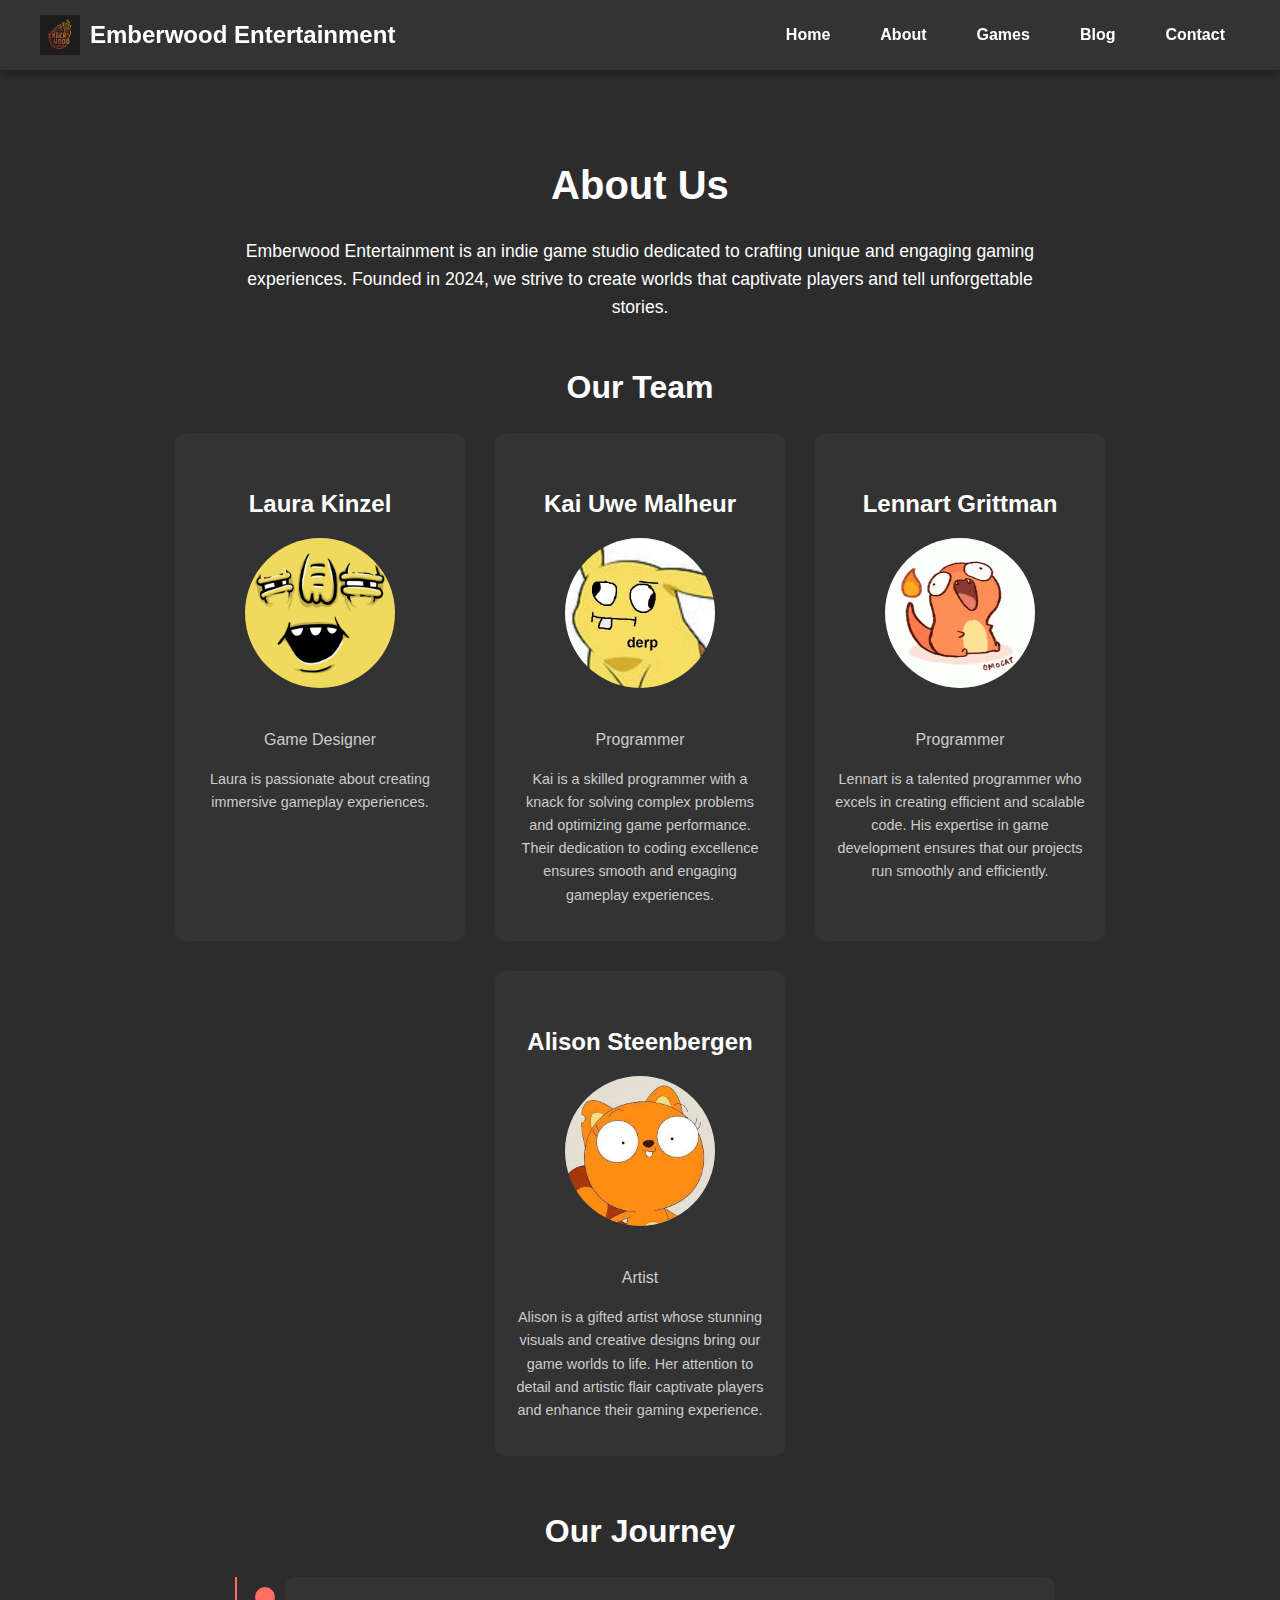
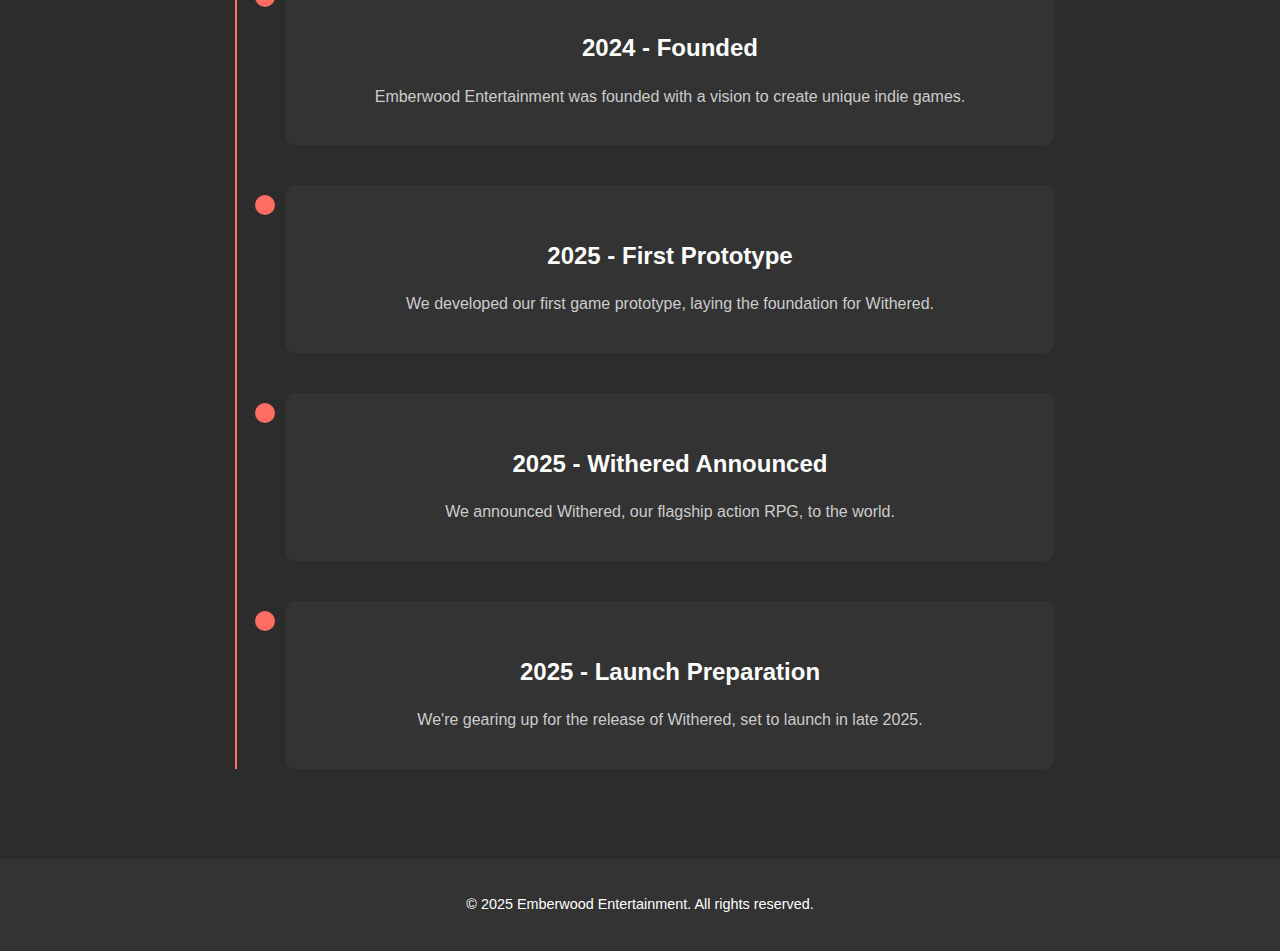
==== about.html @ 524be6b5 "Inital Püsh" ====
<!DOCTYPE html>
<html lang="en">
<head>
    <meta charset="UTF-8">
    <meta name="viewport" content="width=device-width, initial-scale=1.0">
    <title>About - Emberwood Entertainment</title>
    <link rel="stylesheet" href="css/styles.css">
</head>
<body>
    <header>
        <nav>
            <div class="logo">
                <img src="assets/Logo.jpeg" alt="Emberwood Entertainment Logo">
                <span class="studio-name">Emberwood Entertainment</span>
            </div>
            <div class="hamburger" id="hamburger">
                <span></span>
                <span></span>
                <span></span>
            </div>
            <ul class="nav-links" id="nav-links">
                <li><a href="index.html">Home</a></li>
                <li><a href="about.html">About</a></li>
                <li><a href="games.html">Games</a></li>
                <li><a href="blog.html">Blog</a></li>
                <li><a href="contact.html">Contact</a></li>
            </ul>
        </nav>
    </header>

    <section id="about" class="about">
        <h2>About Us</h2>
        <div class="studio-intro">
            <p>Emberwood Entertainment is an indie game studio dedicated to crafting unique and engaging gaming experiences. Founded in 2024, we strive to create worlds that captivate players and tell unforgettable stories.</p>
        </div>

        <!-- Team Section -->
        <div class="team-section">
            <h3>Our Team</h3>
            <div class="team-members">
                <div class="member">
                    <h4>Laura Kinzel</h4>
                    <img src="assets/Member1.png" alt="Laura Kinzel">
                    <p>Game Designer</p>
                    <p class="bio">Laura is passionate about creating immersive gameplay experiences.</p>
                </div>
                <div class="member">
                    <h4>Kai Uwe Malheur</h4>
                    <img src="assets/Member2.jpg" alt="Kai Uwe Malheur">
                    <p>Programmer</p>
                    <p class="bio">Kai is a skilled programmer with a knack for solving complex problems and optimizing game performance. Their dedication to coding excellence ensures smooth and engaging gameplay experiences.</p>
                </div>
                <div class="member">
                    <h4>Lennart Grittman</h4>
                    <img src="assets/Team3.jpg" alt="Lennart Grittman">
                    <p>Programmer</p>
                    <p class="bio">Lennart is a talented programmer who excels in creating efficient and scalable code. His expertise in game development ensures that our projects run smoothly and efficiently.</p>
                </div>
                <div class="member">
                    <h4>Alison Steenbergen</h4>
                    <img src="assets/Team4.jpeg" alt="Alison Steenbergen">
                    <p>Artist</p>
                    <p class="bio">Alison is a gifted artist whose stunning visuals and creative designs bring our game worlds to life. Her attention to detail and artistic flair captivate players and enhance their gaming experience.</p>
                </div>
            </div>
        </div>

        <!-- Studio Timeline -->
        <div class="timeline-section">
            <h3>Our Journey</h3>
            <div class="timeline">
                <div class="timeline-item">
                    <div class="timeline-content">
                        <h4>2024 - Founded</h4>
                        <p>Emberwood Entertainment was founded with a vision to create unique indie games.</p>
                    </div>
                </div>
                <div class="timeline-item">
                    <div class="timeline-content">
                        <h4>2025 - First Prototype</h4>
                        <p>We developed our first game prototype, laying the foundation for Withered.</p>
                    </div>
                </div>
                <div class="timeline-item">
                    <div class="timeline-content">
                        <h4>2025 - Withered Announced</h4>
                        <p>We announced Withered, our flagship action RPG, to the world.</p>
                    </div>
                </div>
                <div class="timeline-item">
                    <div class="timeline-content">
                        <h4>2025 - Launch Preparation</h4>
                        <p>We're gearing up for the release of Withered, set to launch in late 2025.</p>
                    </div>
                </div>
            </div>
        </div>
    </section>

    <footer>
        <p>&copy; 2025 Emberwood Entertainment. All rights reserved.</p>
    </footer>

    <script src="js/scripts.js"></script>
</body>
</html>
---- css/styles.css ----
/* General Styles */
body {
    font-family: Arial, sans-serif;
    margin: 0;
    padding: 0;
    background-color: #1e1e1e;
    color: #ffffff;
    line-height: 1.6;
}

/* Navigation Bar */
header {
    background-color: #333;
    padding: 15px 0;
    position: sticky;
    top: 0;
    z-index: 1000;
    box-shadow: 0 4px 10px rgba(0, 0, 0, 0.3);
}

nav {
    display: flex;
    justify-content: space-between;
    align-items: center;
    max-width: 1200px;
    margin: 0 auto;
    padding: 0 20px;
}

nav .logo {
    display: flex;
    align-items: center;
    gap: 10px;
}

nav .logo img {
    height: 40px;
}

nav .studio-name {
    font-size: 1.5rem;
    font-weight: bold;
    color: #ffffff;
}

nav ul {
    list-style: none;
    padding: 0;
    margin: 0;
    display: flex;
    gap: 20px;
}

nav ul li {
    position: relative;
}

nav ul li a {
    color: #ffffff;
    text-decoration: none;
    font-weight: bold;
    padding: 10px 15px;
    border-radius: 5px;
    transition: background-color 0.3s ease, color 0.3s ease;
}

nav ul li a:hover {
    background-color: #ff6f61;
    color: #ffffff;
}

nav ul li a::after {
    content: '';
    position: absolute;
    bottom: -5px;
    left: 0;
    width: 100%;
    height: 2px;
    background-color: #ff6f61;
    transform: scaleX(0);
    transition: transform 0.3s ease;
}

nav ul li a:hover::after {
    transform: scaleX(1);
}

.hamburger {
    display: none;
    flex-direction: column;
    cursor: pointer;
}

.hamburger span {
    width: 25px;
    height: 3px;
    background: #ffffff;
    margin: 4px 0;
    transition: transform 0.3s ease, opacity 0.3s ease;
}

/* Responsive Navigation */
@media (max-width: 768px) {
    .hamburger {
        display: flex;
    }

    .nav-links {
        display: none;
        flex-direction: column;
        position: absolute;
        top: 70px;
        right: 20px;
        background-color: #333;
        padding: 20px;
        border-radius: 10px;
        box-shadow: 0 4px 10px rgba(0, 0, 0, 0.3);
    }

    .nav-links.active {
        display: flex;
    }

    .nav-links li {
        margin: 10px 0;
    }

    .hamburger.active span:nth-child(1) {
        transform: rotate(45deg) translate(5px, 5px);
    }

    .hamburger.active span:nth-child(2) {
        opacity: 0;
    }

    .hamburger.active span:nth-child(3) {
        transform: rotate(-45deg) translate(5px, -5px);
    }
}
/* Home Section */
.hero {
    position: relative;
    background: #3e2723; /* Brownish background */
    height: 100vh;
    display: flex;
    flex-direction: column;
    justify-content: center;
    align-items: center;
    text-align: center;
    color: #ffffff;
    overflow: hidden;
}

.fire-sparkles {
    position: absolute;
    top: 0;
    left: 0;
    width: 100%;
    height: 100%;
    background: radial-gradient(circle, transparent 10%, rgba(255, 111, 97, 0.1) 20%, transparent 30%);
    animation: sparkles 3s infinite linear;
    z-index: 0;
}

@keyframes sparkles {
    0% {
        transform: scale(1);
        opacity: 0.8;
    }
    50% {
        transform: scale(1.2);
        opacity: 1;
    }
    100% {
        transform: scale(1);
        opacity: 0.8;
    }
}

.hero h1, .hero p {
    position: relative;
    z-index: 1;
}

.emberwood-effect {
    animation: ember-glow 3s infinite alternate;
    text-shadow: 0 0 10px rgba(255, 111, 97, 0.8), 0 0 20px rgba(255, 111, 97, 0.8), 0 0 30px rgba(255, 111, 97, 0.8);
}

@keyframes ember-glow {
    0% {
        text-shadow: 0 0 10px rgba(255, 111, 97, 0.8), 0 0 20px rgba(255, 111, 97, 0.8), 0 0 30px rgba(255, 111, 97, 0.8);
    }
    100% {
        text-shadow: 0 0 20px rgba(255, 111, 97, 1), 0 0 40px rgba(255, 111, 97, 1), 0 0 60px rgba(255, 111, 97, 1);
    }
}

.hero .btn {
    background-color: #ff6f61;
    color: #ffffff;
    padding: 10px 20px;
    text-decoration: none;
    border-radius: 5px;
    font-weight: bold;
    margin-top: 20px;
    transition: background-color 0.3s ease;
    position: relative;
    z-index: 1;
}

.hero .btn:hover {
    background-color: #ff4a3d;
}

/* Footer */
footer {
    background-color: #333;
    padding: 20px 0;
    text-align: center;
    font-size: 0.9rem;
}
/* Contact Section */
.contact {
    padding: 50px 20px;
    text-align: center;
    background-color: #2c2c2c;
}

.contact h2 {
    font-size: 2.5rem;
    margin-bottom: 20px;
}

.contact-container {
    display: flex;
    flex-wrap: wrap;
    gap: 30px;
    max-width: 1200px;
    margin: 0 auto;
}

.contact-form, .contact-info, .contact-map {
    flex: 1;
    min-width: 300px;
}

.contact-form {
    background-color: #333;
    padding: 20px;
    border-radius: 10px;
}

.contact-form .form-group {
    margin-bottom: 20px;
}

.contact-form label {
    display: block;
    margin-bottom: 5px;
    font-weight: bold;
}

.contact-form input, .contact-form textarea {
    width: 100%;
    padding: 10px;
    border: 1px solid #555;
    border-radius: 5px;
    background-color: #444;
    color: #ffffff;
}

.contact-form textarea {
    resize: vertical;
}

.contact-form button {
    background-color: #ff6f61;
    color: #ffffff;
    padding: 10px 20px;
    border: none;
    border-radius: 5px;
    font-weight: bold;
    cursor: pointer;
    transition: background-color 0.3s ease;
}

.contact-form button:hover {
    background-color: #ff4a3d;
}

.contact-info {
    background-color: #333;
    padding: 20px;
    border-radius: 10px;
    text-align: left;
}

.contact-info h3 {
    font-size: 1.5rem;
    margin-bottom: 20px;
}

.contact-info ul {
    list-style: none;
    padding: 0;
}

.contact-info ul li {
    display: flex;
    align-items: center;
    margin-bottom: 15px;
}

.contact-info ul li img {
    width: 24px;
    margin-right: 10px;
}

.contact-info .social-media {
    display: flex;
    gap: 15px;
    margin-top: 20px;
}

.contact-info .social-media img {
    width: 32px;
    transition: transform 0.3s ease;
}

.contact-info .social-media img:hover {
    transform: scale(1.2);
}

.contact-map {
    background-color: #333;
    padding: 20px;
    border-radius: 10px;
}

.contact-map iframe {
    border: none;
    border-radius: 5px;
}
/* Games Section */
.games {
    padding: 50px 20px;
    text-align: center;
    background-color: #1e1e1e;
}

.games h2 {
    font-size: 2.5rem;
    margin-bottom: 20px;
}

.game-showcase {
    max-width: 1200px;
    margin: 0 auto;
}

.game-overview {
    background-color: #333;
    padding: 20px;
    border-radius: 10px;
    margin-bottom: 30px;
}

.game-overview .game-poster {
    width: 100%;
    max-width: 600px;
    border-radius: 10px;
    margin-bottom: 20px;
}

.game-overview h3 {
    font-size: 2rem;
    margin-bottom: 10px;
}

.game-overview .game-description {
    font-size: 1.1rem;
    margin-bottom: 20px;
}

.game-overview .btn {
    background-color: #ff6f61;
    color: #ffffff;
    padding: 10px 20px;
    text-decoration: none;
    border-radius: 5px;
    font-weight: bold;
    transition: background-color 0.3s ease;
}

.game-overview .btn:hover {
    background-color: #ff4a3d;
}

.game-features {
    display: flex;
    justify-content: space-around;
    flex-wrap: wrap;
    gap: 20px;
    margin-bottom: 30px;
}

.game-features .feature {
    background-color: #333;
    padding: 20px;
    border-radius: 10px;
    width: 300px;
    text-align: center;
}

.game-features .feature img {
    width: 64px;
    margin-bottom: 15px;
}

.game-features .feature h4 {
    font-size: 1.5rem;
    margin-bottom: 10px;
}

.game-features .feature p {
    font-size: 1rem;
    color: #ccc;
}

.game-screenshots {
    background-color: #333;
    padding: 20px;
    border-radius: 10px;
}

.game-screenshots h3 {
    font-size: 2rem;
    margin-bottom: 20px;
}

.screenshot-grid {
    display: grid;
    grid-template-columns: repeat(auto-fit, minmax(250px, 1fr));
    gap: 20px;
}

.screenshot-grid img {
    width: 100%;
    border-radius: 10px;
    transition: transform 0.3s ease;
}

.screenshot-grid img:hover {
    transform: scale(1.05);
}
/* Blog Section */
.blog {
    padding: 50px 20px;
    text-align: center;
    background-color: #1e1e1e;
}

.blog h2 {
    font-size: 2.5rem;
    margin-bottom: 20px;
}

.blog-container {
    display: flex;
    flex-wrap: wrap;
    gap: 30px;
    max-width: 1200px;
    margin: 0 auto;
}

.featured-post {
    background-color: #333;
    border-radius: 10px;
    overflow: hidden;
    width: 100%;
    display: flex;
    align-items: center;
    margin-bottom: 30px;
}

.featured-post img {
    width: 50%;
    height: auto;
}

.featured-content {
    padding: 20px;
    text-align: left;
}

.featured-content h3 {
    font-size: 2rem;
    margin-bottom: 10px;
}

.featured-content p {
    font-size: 1.1rem;
    margin-bottom: 20px;
}

.featured-content .btn {
    background-color: #ff6f61;
    color: #ffffff;
    padding: 10px 20px;
    text-decoration: none;
    border-radius: 5px;
    font-weight: bold;
    transition: background-color 0.3s ease;
}

.featured-content .btn:hover {
    background-color: #ff4a3d;
}

.blog-posts {
    flex: 2;
    display: grid;
    grid-template-columns: repeat(auto-fit, minmax(300px, 1fr));
    gap: 20px;
}

.post {
    background-color: #333;
    border-radius: 10px;
    overflow: hidden;
}

.post img {
    width: 100%;
    height: 200px;
    object-fit: cover;
}

.post-content {
    padding: 20px;
    text-align: left;
}

.post-content h3 {
    font-size: 1.5rem;
    margin-bottom: 10px;
}

.post-content p {
    font-size: 1rem;
    margin-bottom: 20px;
}

.post-content .read-more {
    color: #ff6f61;
    text-decoration: none;
    font-weight: bold;
}

.post-content .read-more:hover {
    text-decoration: underline;
}

.sidebar {
    flex: 1;
    background-color: #333;
    padding: 20px;
    border-radius: 10px;
}

.sidebar-section {
    margin-bottom: 30px;
}

.sidebar-section h3 {
    font-size: 1.5rem;
    margin-bottom: 15px;
}

.sidebar-section ul {
    list-style: none;
    padding: 0;
}

.sidebar-section ul li {
    margin-bottom: 10px;
}

.sidebar-section ul li a {
    color: #ffffff;
    text-decoration: none;
}

.sidebar-section ul li a:hover {
    color: #ff6f61;
}

.sidebar-section .social-media {
    display: flex;
    gap: 15px;
}

.sidebar-section .social-media img {
    width: 32px;
    transition: transform 0.3s ease;
}

.sidebar-section .social-media img:hover {
    transform: scale(1.2);
}
/* About Section */
.about {
    padding: 50px 20px;
    text-align: center;
    background-color: #2c2c2c;
}

.about h2 {
    font-size: 2.5rem;
    margin-bottom: 20px;
}

.studio-intro {
    max-width: 800px;
    margin: 0 auto 40px;
    font-size: 1.1rem;
    line-height: 1.6;
}

.team-section {
    margin-bottom: 50px;
}

.team-section h3 {
    font-size: 2rem;
    margin-bottom: 20px;
}

.team-members {
    display: flex;
    justify-content: center;
    flex-wrap: wrap;
    gap: 30px;
}

.member {
    background-color: #333;
    padding: 20px;
    border-radius: 10px;
    width: 250px;
    text-align: center;
    transition: transform 0.3s ease, box-shadow 0.3s ease;
}

.member:hover {
    transform: translateY(-10px);
    box-shadow: 0 10px 20px rgba(0, 0, 0, 0.3);
}

.member h4 {
    font-size: 1.5rem;
    margin-bottom: 15px;
}

.member img {
    width: 150px;
    height: 150px;
    border-radius: 50%;
    margin-bottom: 15px;
}

.member p {
    font-size: 1rem;
    color: #ccc;
}

.member .bio {
    font-size: 0.9rem;
    margin-top: 10px;
}

.timeline-section {
    margin-top: 50px;
}

.timeline-section h3 {
    font-size: 2rem;
    margin-bottom: 20px;
}

.timeline {
    position: relative;
    max-width: 800px;
    margin: 0 auto;
    padding-left: 30px;
}

.timeline::before {
    content: '';
    position: absolute;
    left: 10px;
    top: 0;
    width: 2px;
    height: 100%;
    background-color: #ff6f61;
}

.timeline-item {
    position: relative;
    margin-bottom: 40px;
    padding-left: 30px;
}

.timeline-item::before {
    content: '';
    position: absolute;
    left: 0;
    top: 10px;
    width: 20px;
    height: 20px;
    background-color: #ff6f61;
    border-radius: 50%;
    z-index: 1;
}

.timeline-content {
    background-color: #333;
    padding: 20px;
    border-radius: 10px;
    position: relative;
}

.timeline-content h4 {
    font-size: 1.5rem;
    margin-bottom: 10px;
}

.timeline-content p {
    font-size: 1rem;
    color: #ccc;
}
/* Hero Section */
.hero {
    position: relative;
    background: #3e2723; /* Brownish background */
    height: 100vh;
    display: flex;
    justify-content: center;
    align-items: center;
    text-align: center;
    color: #ffffff;
    overflow: hidden;
}

.hero-content {
    position: relative;
    z-index: 1;
}

.hero h1 {
    font-size: 3.5rem;
    margin-bottom: 20px;
}

.hero p {
    font-size: 1.5rem;
    margin-bottom: 30px;
}

.hero .btn {
    background-color: #ff6f61;
    color: #ffffff;
    padding: 15px 30px;
    text-decoration: none;
    border-radius: 5px;
    font-weight: bold;
    font-size: 1.2rem;
    transition: background-color 0.3s ease;
}

.hero .btn:hover {
    background-color: #ff4a3d;
}

.fire-sparkles {
    position: absolute;
    top: 0;
    left: 0;
    width: 100%;
    height: 100%;
    background: radial-gradient(circle, transparent 10%, rgba(255, 111, 97, 0.1) 20%, transparent 30%);
    animation: sparkles 3s infinite linear;
    z-index: 0;
}

@keyframes sparkles {
    0% {
        transform: scale(1);
        opacity: 0.8;
    }
    50% {
        transform: scale(1.2);
        opacity: 1;
    }
    100% {
        transform: scale(1);
        opacity: 0.8;
    }
}

/* Call-to-Action Section */
.cta {
    background-color: #2c2c2c;
    padding: 50px 20px;
    text-align: center;
}

.cta-content {
    max-width: 800px;
    margin: 0 auto;
}

.cta h2 {
    font-size: 2.5rem;
    margin-bottom: 20px;
}

.cta p {
    font-size: 1.2rem;
    margin-bottom: 30px;
}

.cta form {
    display: flex;
    justify-content: center;
    gap: 10px;
}

.cta input {
    padding: 10px;
    border: 1px solid #555;
    border-radius: 5px;
    background-color: #444;
    color: #ffffff;
    width: 300px;
}

.cta button {
    background-color: #ff6f61;
    color: #ffffff;
    padding: 10px 20px;
    border: none;
    border-radius: 5px;
    font-weight: bold;
    cursor: pointer;
    transition: background-color 0.3s ease;
}

.cta button:hover {
    background-color: #ff4a3d;
}

/* Featured Games Carousel */
.featured-games {
    padding: 50px 20px;
    text-align: center;
    background-color: #1e1e1e;
}

.featured-games h2 {
    font-size: 2.5rem;
    margin-bottom: 20px;
}

.carousel {
    display: flex;
    justify-content: center;
    gap: 20px;
    overflow-x: auto;
    padding: 20px 0;
}

.carousel-item {
    background-color: #333;
    border-radius: 10px;
    overflow: hidden;
    width: 300px;
    text-align: center;
    transition: transform 0.3s ease, box-shadow 0.3s ease;
}

.carousel-item:hover {
    transform: translateY(-10px);
    box-shadow: 0 10px 20px rgba(0, 0, 0, 0.3);
}

.carousel-item img {
    width: 100%;
    height: 200px;
    object-fit: cover;
}

.carousel-content {
    padding: 20px;
}

.carousel-content h3 {
    font-size: 1.5rem;
    margin-bottom: 10px;
}

.carousel-content p {
    font-size: 1rem;
    margin-bottom: 20px;
}

.carousel-content .btn {
    background-color: #ff6f61;
    color: #ffffff;
    padding: 10px 20px;
    text-decoration: none;
    border-radius: 5px;
    font-weight: bold;
    transition: background-color 0.3s ease;
}

.carousel-content .btn:hover {
    background-color: #ff4a3d;
}

@keyframes typing {
    from { width: 0; }
    to { width: 100%; }
}

.typing-animation {
    overflow: hidden;
    white-space: nowrap;
    animation: typing 3s steps(40, end);
}
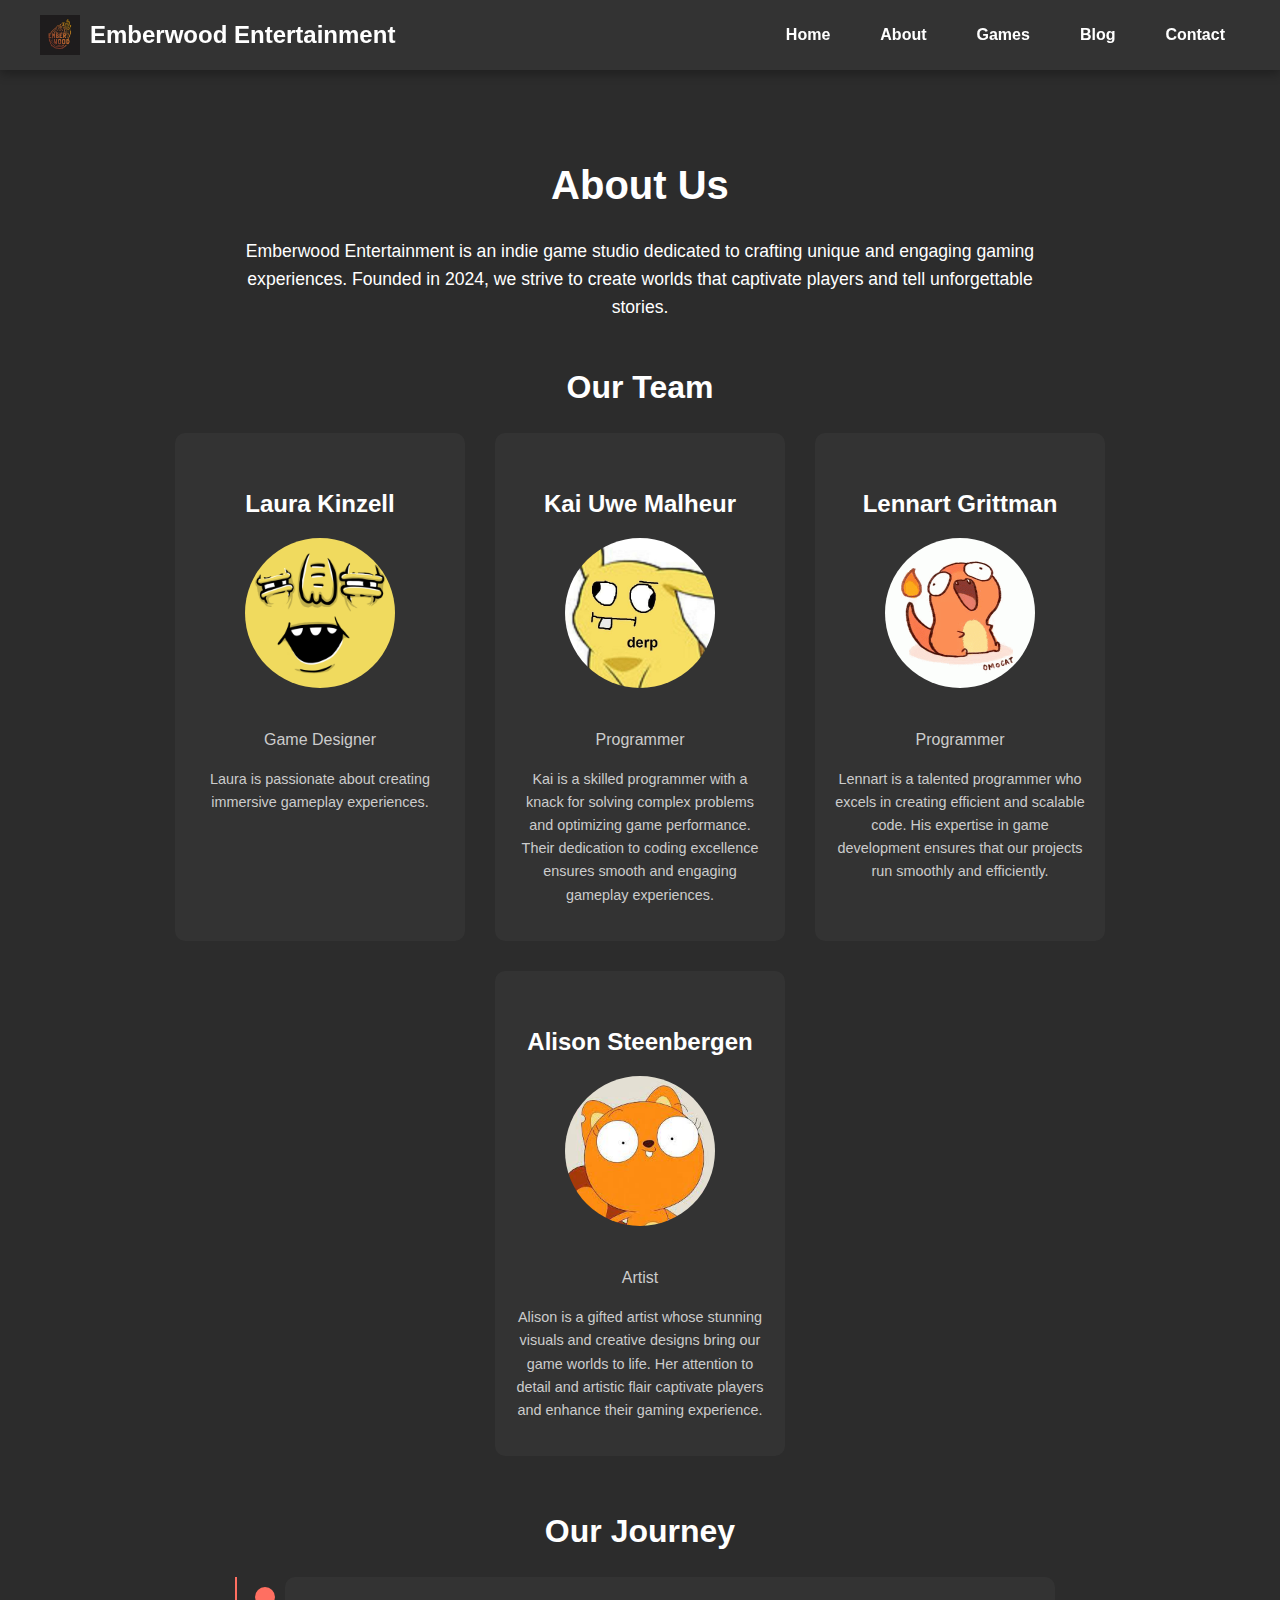
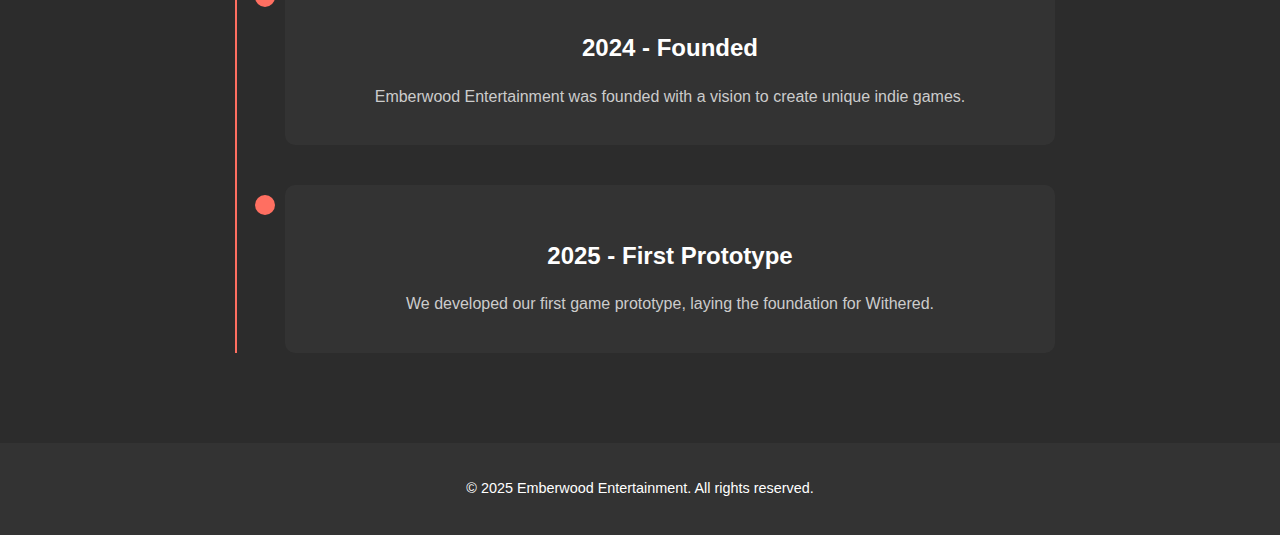
==== commit 36142938: "Update" ====
--- a/about.html
+++ b/about.html
@@ -39,7 +39,7 @@
             <h3>Our Team</h3>
             <div class="team-members">
                 <div class="member">
-                    <h4>Laura Kinzel</h4>
+                    <h4>Laura Kinzell</h4>
                     <img src="assets/Member1.png" alt="Laura Kinzel">
                     <p>Game Designer</p>
                     <p class="bio">Laura is passionate about creating immersive gameplay experiences.</p>
@@ -81,18 +81,6 @@
                         <p>We developed our first game prototype, laying the foundation for Withered.</p>
                     </div>
                 </div>
-                <div class="timeline-item">
-                    <div class="timeline-content">
-                        <h4>2025 - Withered Announced</h4>
-                        <p>We announced Withered, our flagship action RPG, to the world.</p>
-                    </div>
-                </div>
-                <div class="timeline-item">
-                    <div class="timeline-content">
-                        <h4>2025 - Launch Preparation</h4>
-                        <p>We're gearing up for the release of Withered, set to launch in late 2025.</p>
-                    </div>
-                </div>
             </div>
         </div>
     </section>
--- a/css/styles.css
+++ b/css/styles.css
@@ -414,7 +414,7 @@
 }
 
 .game-features .feature img {
-    width: 64px;
+    width: 256px;
     margin-bottom: 15px;
 }
 
@@ -939,3 +939,59 @@
     white-space: nowrap;
     animation: typing 3s steps(40, end);
 }
+/* Blog Post Section */
+.blog-post {
+    padding: 50px 20px;
+    max-width: 800px;
+    margin: 0 auto;
+}
+
+.blog-header {
+    text-align: center;
+    margin-bottom: 40px;
+}
+
+.blog-header h1 {
+    font-size: 2.5rem;
+    margin-bottom: 10px;
+}
+
+.blog-header .meta {
+    font-size: 1rem;
+    color: #ccc;
+}
+
+.blog-content {
+    line-height: 1.6;
+    font-size: 1.1rem;
+}
+
+.blog-content img {
+    width: 100%;
+    border-radius: 10px;
+    margin-bottom: 20px;
+}
+
+.blog-content h2 {
+    font-size: 2rem;
+    margin-top: 30px;
+    margin-bottom: 15px;
+}
+
+.blog-content h3 {
+    font-size: 1.5rem;
+    margin-top: 20px;
+    margin-bottom: 10px;
+}
+
+.blog-content p {
+    margin-bottom: 20px;
+}
+
+.blog-content blockquote {
+    border-left: 4px solid #ff6f61;
+    padding-left: 20px;
+    margin: 20px 0;
+    font-style: italic;
+    color: #ccc;
+}
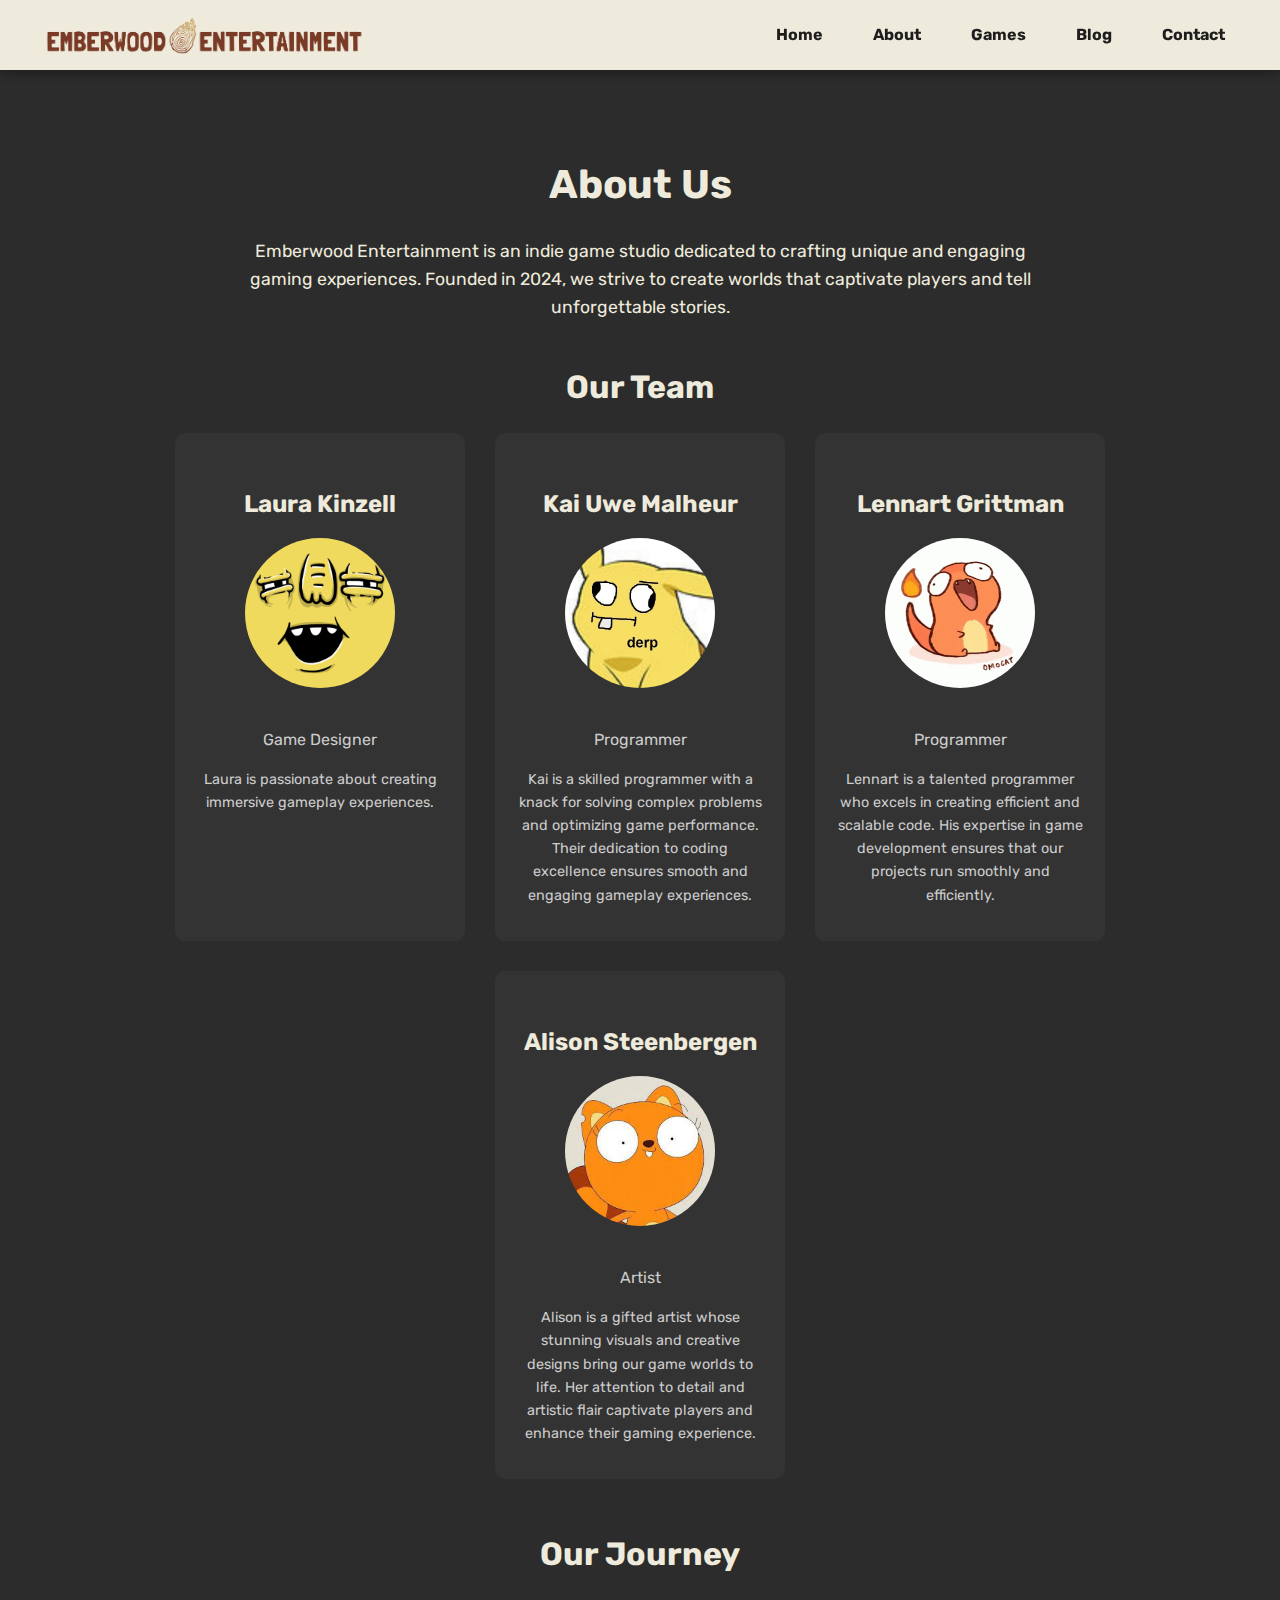
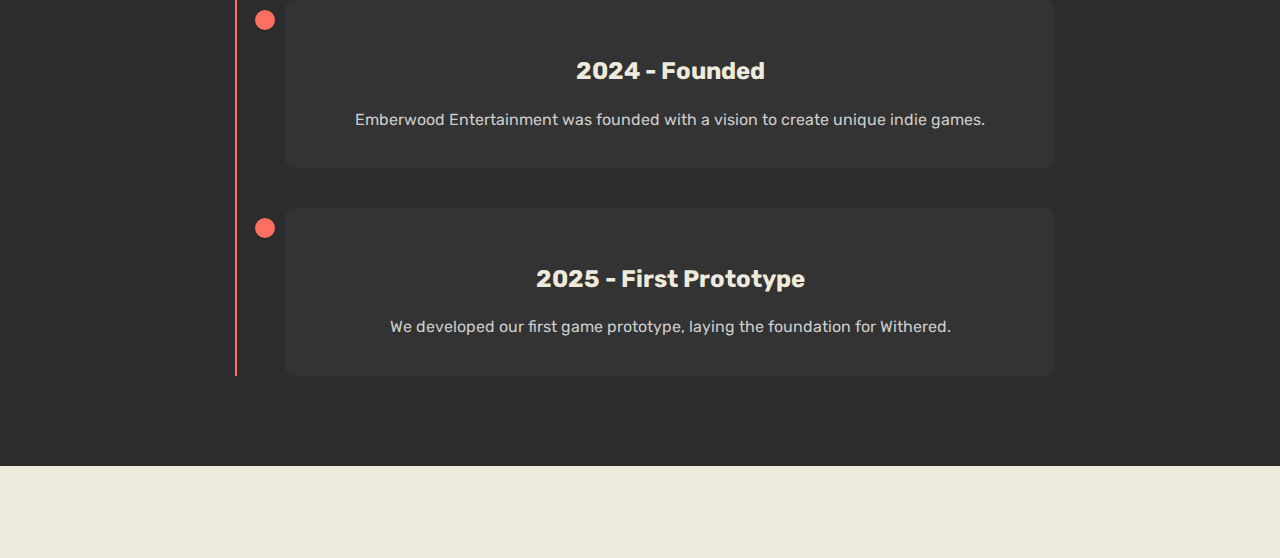
==== commit 29f0aa4d: "asdf" ====
--- a/about.html
+++ b/about.html
@@ -9,9 +9,9 @@
 <body>
     <header>
         <nav>
-            <div class="logo">
-                <img src="assets/Logo.jpeg" alt="Emberwood Entertainment Logo">
-                <span class="studio-name">Emberwood Entertainment</span>
+            <div class="logo1">
+                <img src="assets/logo_2.PNG" alt="Emberwood Entertainment Logo">
+                <span class="studio-name"></span>
             </div>
             <div class="hamburger" id="hamburger">
                 <span></span>
--- a/css/styles.css
+++ b/css/styles.css
@@ -1,16 +1,18 @@
 /* General Styles */
+@import url('https://fonts.googleapis.com/css2?family=Rubik:ital,wght@0,300..900;1,300..900&display=swap');
+
 body {
-    font-family: Arial, sans-serif;
+    font-family: "Rubik", "Trebuchet MS", sans-serif;
     margin: 0;
     padding: 0;
-    background-color: #1e1e1e;
-    color: #ffffff;
+    background-color: #1e1c1c;
+    color: #efebdc;
     line-height: 1.6;
 }
 
 /* Navigation Bar */
 header {
-    background-color: #333;
+    background-color: #efebdc;
     padding: 15px 0;
     position: sticky;
     top: 0;
@@ -27,20 +29,20 @@
     padding: 0 20px;
 }
 
-nav .logo {
+nav .logo1 {
     display: flex;
     align-items: center;
     gap: 10px;
 }
 
-nav .logo img {
+nav .logo1 img {
     height: 40px;
 }
 
 nav .studio-name {
     font-size: 1.5rem;
     font-weight: bold;
-    color: #ffffff;
+    color: #1e1c1c;
 }
 
 nav ul {
@@ -56,7 +58,7 @@
 }
 
 nav ul li a {
-    color: #ffffff;
+    color: #1e1c1c;
     text-decoration: none;
     font-weight: bold;
     padding: 10px 15px;
@@ -65,8 +67,7 @@
 }
 
 nav ul li a:hover {
-    background-color: #ff6f61;
-    color: #ffffff;
+    color: #793a26;
 }
 
 nav ul li a::after {
@@ -76,7 +77,7 @@
     left: 0;
     width: 100%;
     height: 2px;
-    background-color: #ff6f61;
+    background-color: #793a26;
     transform: scaleX(0);
     transition: transform 0.3s ease;
 }
@@ -94,7 +95,7 @@
 .hamburger span {
     width: 25px;
     height: 3px;
-    background: #ffffff;
+    background: #1e1c1c;
     margin: 4px 0;
     transition: transform 0.3s ease, opacity 0.3s ease;
 }
@@ -111,7 +112,6 @@
         position: absolute;
         top: 70px;
         right: 20px;
-        background-color: #333;
         padding: 20px;
         border-radius: 10px;
         box-shadow: 0 4px 10px rgba(0, 0, 0, 0.3);
@@ -140,23 +140,29 @@
 /* Home Section */
 .hero {
     position: relative;
-    background: #3e2723; /* Brownish background */
+    background: #1e1c1c; /* Blackish background */
     height: 100vh;
     display: flex;
     flex-direction: column;
     justify-content: center;
     align-items: center;
     text-align: center;
-    color: #ffffff;
+    color: #efebdc;
     overflow: hidden;
 }
 
+.hero .logo2 {
+    width: 75%;
+    height: 75%;
+}
+
+/*
 .fire-sparkles {
     position: absolute;
     top: 0;
     left: 0;
-    width: 100%;
-    height: 100%;
+    width: 75%;
+    height: 75%;
     background: radial-gradient(circle, transparent 10%, rgba(255, 111, 97, 0.1) 20%, transparent 30%);
     animation: sparkles 3s infinite linear;
     z-index: 0;
@@ -176,15 +182,18 @@
         opacity: 0.8;
     }
 }
+    */
 
 .hero h1, .hero p {
     position: relative;
     z-index: 1;
 }
 
+
+/*
 .emberwood-effect {
-    animation: ember-glow 3s infinite alternate;
-    text-shadow: 0 0 10px rgba(255, 111, 97, 0.8), 0 0 20px rgba(255, 111, 97, 0.8), 0 0 30px rgba(255, 111, 97, 0.8);
+animation: ember-glow 3s infinite alternate;
+text-shadow: 0 0 10px rgba(255, 111, 97, 0.8), 0 0 20px rgba(255, 111, 97, 0.8), 0 0 30px rgba(255, 111, 97, 0.8);
 }
 
 @keyframes ember-glow {
@@ -195,10 +204,11 @@
         text-shadow: 0 0 20px rgba(255, 111, 97, 1), 0 0 40px rgba(255, 111, 97, 1), 0 0 60px rgba(255, 111, 97, 1);
     }
 }
+    */
 
 .hero .btn {
-    background-color: #ff6f61;
-    color: #ffffff;
+    background-color: #d69e38;
+    color: #efebdc;
     padding: 10px 20px;
     text-decoration: none;
     border-radius: 5px;
@@ -210,12 +220,12 @@
 }
 
 .hero .btn:hover {
-    background-color: #ff4a3d;
+    background-color: #793a26;
 }
 
 /* Footer */
 footer {
-    background-color: #333;
+    background-color: #efebdc;
     padding: 20px 0;
     text-align: center;
     font-size: 0.9rem;
